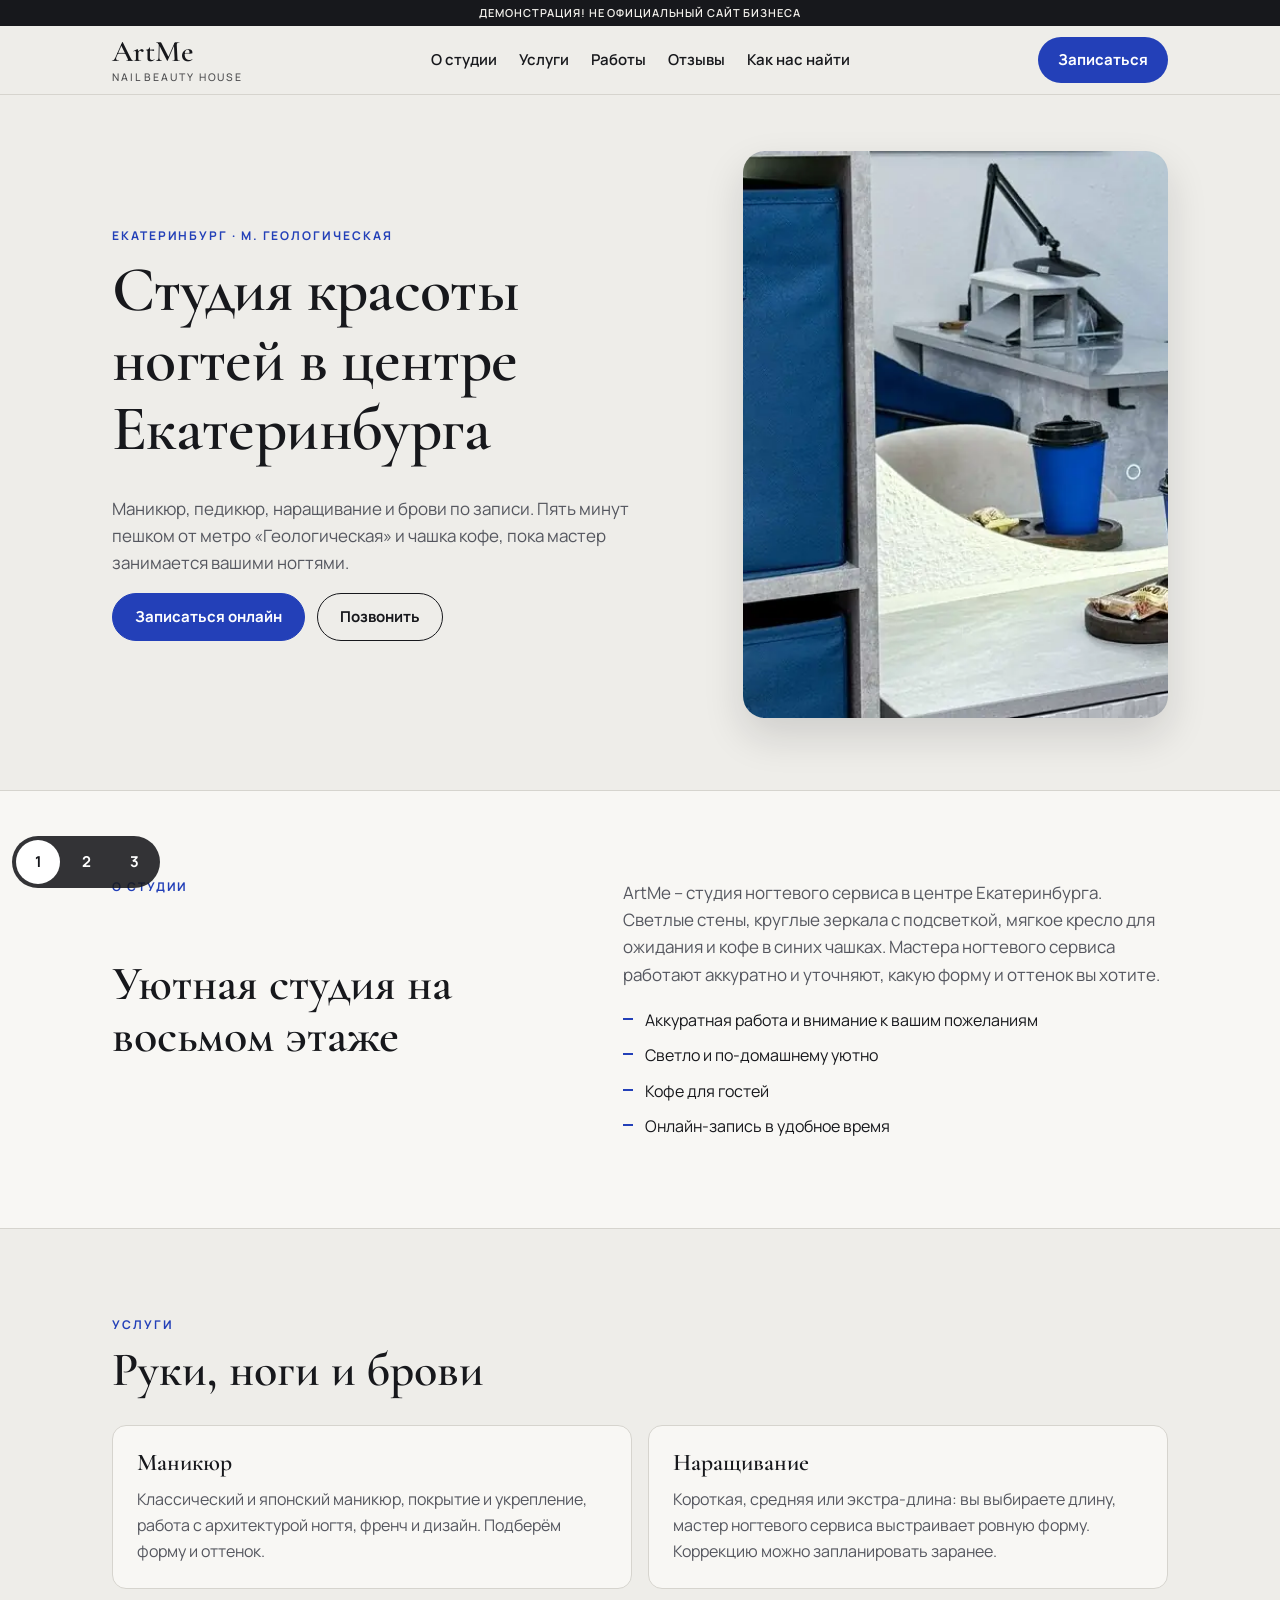
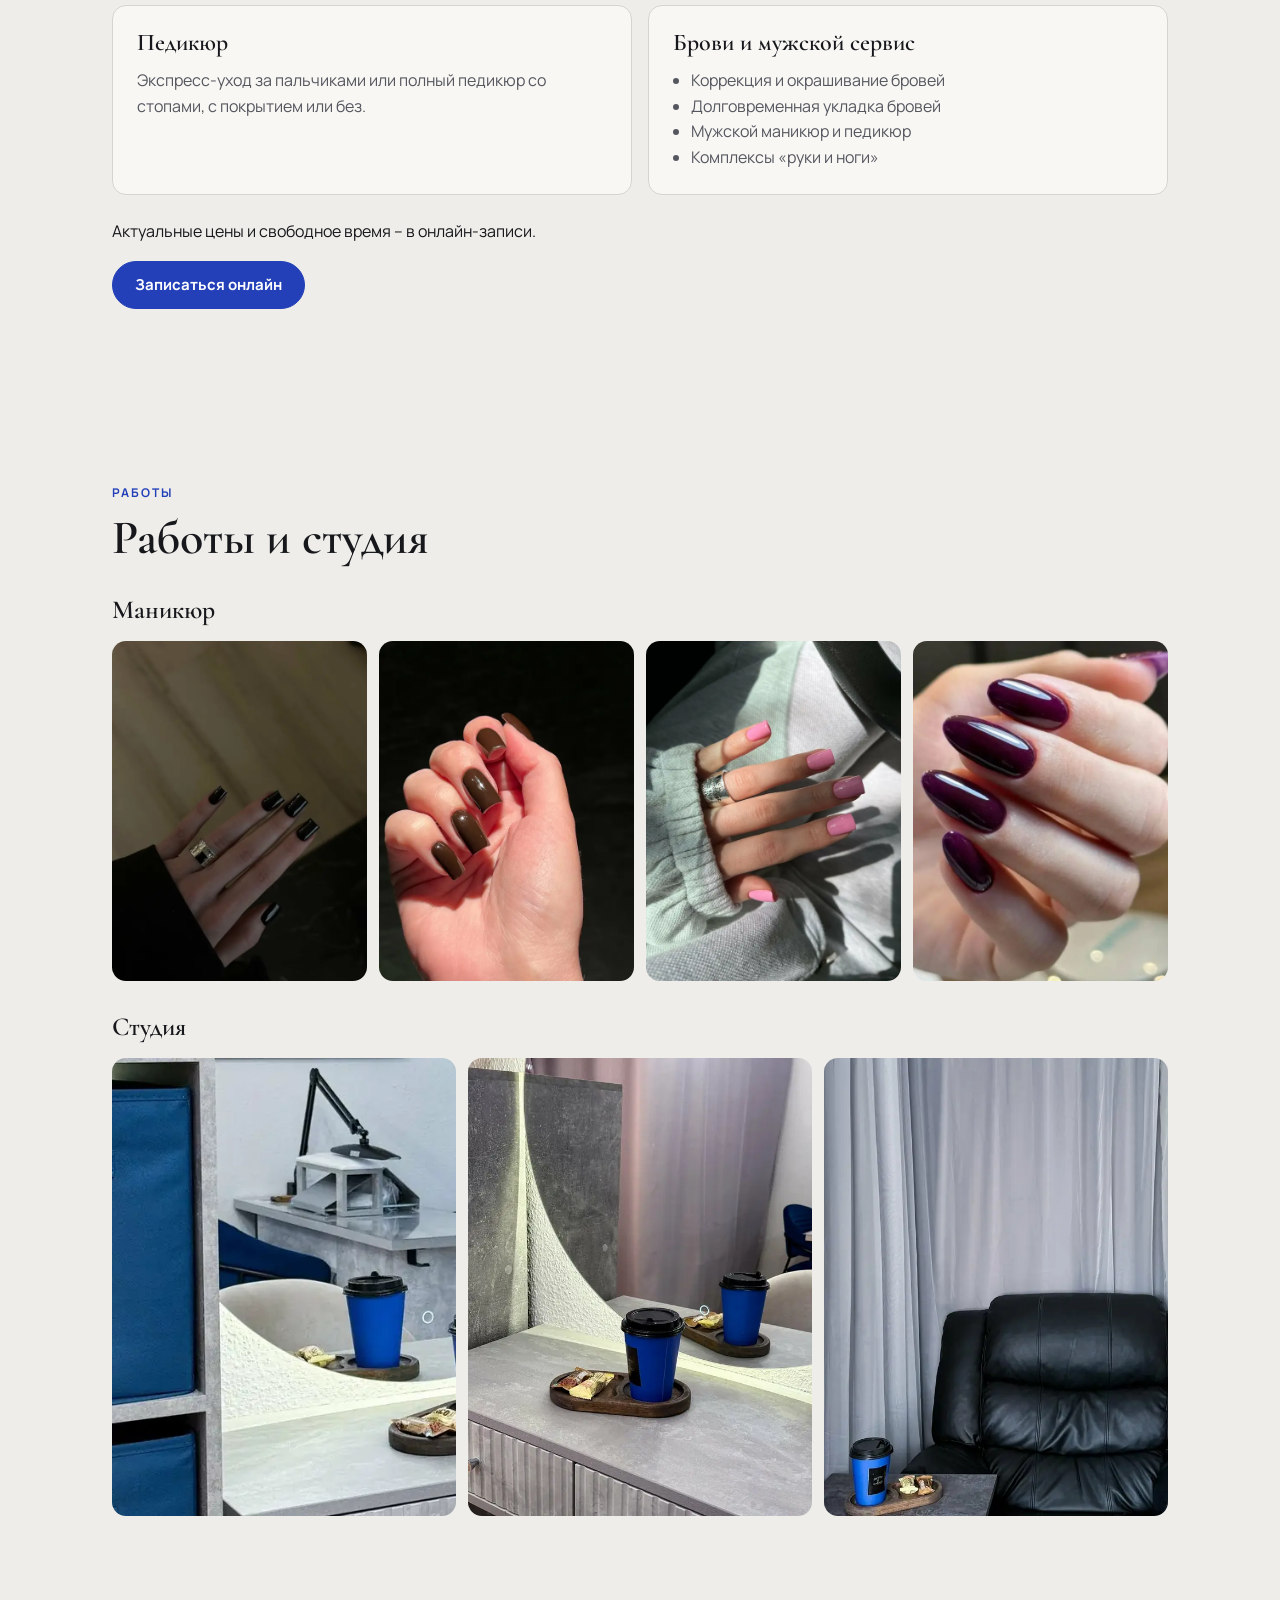
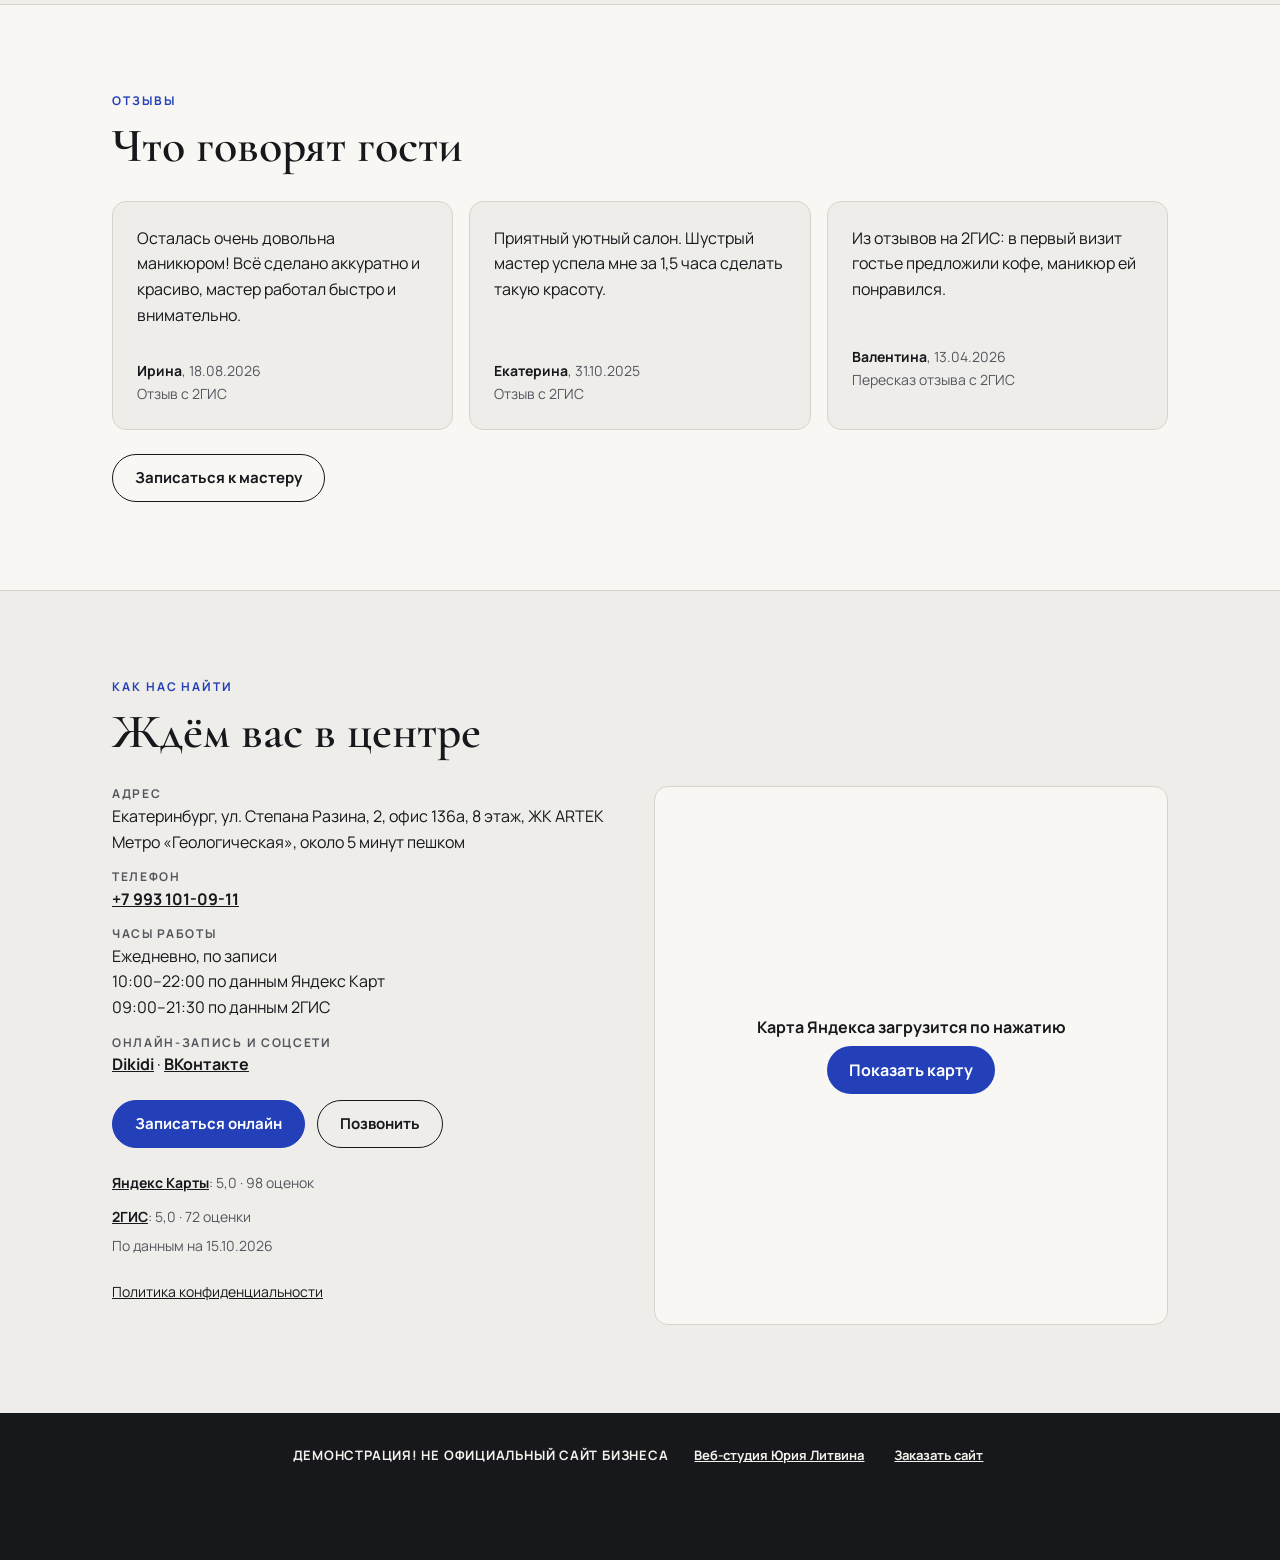
==== index.html @ 2d2191d9 "Demo site" ====
<!doctype html>
<html lang="ru">
<head>
<meta charset="utf-8">
<meta name="viewport" content="width=device-width, initial-scale=1.0">
<meta name="robots" content="noindex, nofollow">
<title>ArtMe · студия маникюра и педикюра в центре Екатеринбурга</title>
<meta name="description" content="ArtMe · студия красоты ногтей в центре Екатеринбурга: маникюр, педикюр, наращивание, брови. Улица Степана Разина, 2, у метро «Геологическая». Онлайн-запись.">
<meta name="theme-color" content="#eeede9">

<link rel="icon" sizes="any" href="logos/favicon.ico">
<link rel="icon" type="image/svg+xml" href="logos/icon.svg">
<link rel="icon" type="image/png" sizes="32x32" href="logos/favicon-32x32.png">
<link rel="apple-touch-icon" sizes="180x180" href="logos/apple-touch-icon.png">
<link rel="preload" href="fonts/manrope.woff2" as="font" type="font/woff2" crossorigin>
<link rel="preload" href="fonts/cormorant.woff2" as="font" type="font/woff2" crossorigin>
<link rel="stylesheet" href="css/fonts.css">
<link rel="stylesheet" href="css/styles.css">
<link rel="stylesheet" href="css/v1.css">
</head>
<body class="v1">
<a class="skip" href="#main">К содержанию</a>
<div class="chrome" id="chrome">
<p class="demo-strip">ДЕМОНСТРАЦИЯ! НЕ ОФИЦИАЛЬНЫЙ САЙТ БИЗНЕСА</p>
<header class="hdr"><div class="wrap hdr__in">
<a class="logo" href="./" aria-label="ArtMe, на главную"><span class="logo__name">ArtMe</span><span class="logo__tag">nail beauty house</span></a>
<nav class="nav" aria-label="Разделы"><a href="#about">О студии</a><a href="#services">Услуги</a><a href="#works">Работы</a><a href="#reviews">Отзывы</a><a href="#contacts">Как нас найти</a></nav>
<a class="pill" href="https://dikidi.net/2102899" target="_blank" rel="noopener">Записаться</a>
<button class="burger" type="button" aria-expanded="false" aria-controls="menu" aria-label="Открыть меню"><span></span></button>
</div></header>
<div class="menu" id="menu" hidden>
<nav class="wrap menu__nav" aria-label="Меню"><a href="#about">О студии</a><a href="#services">Услуги</a><a href="#works">Работы</a><a href="#reviews">Отзывы</a><a href="#contacts">Как нас найти</a></nav>
<div class="wrap menu__info"><p>ул. Степана Разина, 2, офис 136а, 8 этаж<br><a href="tel:+79931011109">+7 993 101-09-11</a></p></div>
</div>
</div>
<main id="main">
<section class="hero1" aria-labelledby="h1"><div class="wrap hero1__in">
<div class="hero1__text">
<p class="eyebrow">Екатеринбург · м. Геологическая</p>
<h1 id="h1">Студия красоты ногтей в центре Екатеринбурга</h1>
<p class="lead">Маникюр, педикюр, наращивание и брови по записи. Пять минут пешком от метро «Геологическая» и чашка кофе, пока мастер занимается вашими ногтями.</p>
<div class="btns"><a class="btn btn--acc" href="https://dikidi.net/2102899" target="_blank" rel="noopener">Записаться онлайн</a><a class="btn" href="tel:+79931011109">Позвонить</a></div>
</div>
<figure class="hero1__pic"><picture><source srcset="img/interior-01.webp" type="image/webp"><img src="img/interior-01.jpg" width="408" height="544" alt="Рабочее место мастера и кофе для гостей в отражении зеркала с подсветкой" fetchpriority="high" decoding="async"></picture></figure>
</div></section>
<section class="about" aria-labelledby="about"><div class="wrap about__in" data-reveal>
<p class="eyebrow r">О студии</p>
<h2 id="about">Уютная студия на восьмом этаже</h2>
<div class="r about__text"><p class="lead">ArtMe – студия ногтевого сервиса в центре Екатеринбурга. Светлые стены, круглые зеркала с подсветкой, мягкое кресло для ожидания и кофе в синих чашках. Мастера ногтевого сервиса работают аккуратно и уточняют, какую форму и оттенок вы хотите.</p>
<ul class="bullets"><li>Аккуратная работа и внимание к вашим пожеланиям</li><li>Светло и по-домашнему уютно</li><li>Кофе для гостей</li><li>Онлайн-запись в удобное время</li></ul></div>
</div></section>
<section class="services" aria-labelledby="services"><div class="wrap">
<p class="eyebrow">Услуги</p>
<h2 id="services">Руки, ноги и брови</h2>
<div class="svc" data-reveal>
<article class="svc__card r"><h3>Маникюр</h3><p>Классический и японский маникюр, покрытие и укрепление, работа с архитектурой ногтя, френч и дизайн. Подберём форму и оттенок.</p></article>
<article class="svc__card r"><h3>Наращивание</h3><p>Короткая, средняя или экстра-длина: вы выбираете длину, мастер ногтевого сервиса выстраивает ровную форму. Коррекцию можно запланировать заранее.</p></article>
<article class="svc__card r"><h3>Педикюр</h3><p>Экспресс-уход за пальчиками или полный педикюр со стопами, с покрытием или без.</p></article>
<article class="svc__card r"><h3>Брови и мужской сервис</h3><ul class="svc__list"><li>Коррекция и окрашивание бровей</li><li>Долговременная укладка бровей</li><li>Мужской маникюр и педикюр</li><li>Комплексы «руки и ноги»</li></ul></article>
</div>
<div class="svc__note"><p>Актуальные цены и свободное время – в онлайн-записи.</p><a class="btn btn--acc" href="https://dikidi.net/2102899" target="_blank" rel="noopener">Записаться онлайн</a></div>
</div></section>
<section class="works" aria-labelledby="works"><div class="wrap">
<p class="eyebrow">Работы</p>
<h2 id="works">Работы и студия</h2>
<h3 class="subh">Маникюр</h3><div class="gal gal--works" data-reveal><figure class="gal__item r"><picture><source srcset="img/work-01.webp" type="image/webp"><img src="img/work-01.jpg" width="600" height="800" alt="Короткий квадрат, чёрный глянцевый гель-лак" loading="lazy" decoding="async"></picture></figure><figure class="gal__item r"><picture><source srcset="img/work-03.webp" type="image/webp"><img src="img/work-03.jpg" width="600" height="800" alt="Квадрат средней длины, шоколадный глянец" loading="lazy" decoding="async"></picture></figure><figure class="gal__item r"><picture><source srcset="img/work-04.webp" type="image/webp"><img src="img/work-04.jpg" width="600" height="800" alt="Короткий квадрат, розовое покрытие с лиловым акцентом" loading="lazy" decoding="async"></picture></figure><figure class="gal__item r"><picture><source srcset="img/work-02.webp" type="image/webp"><img src="img/work-02.jpg" width="600" height="800" alt="Миндаль, сливовый глянец" loading="lazy" decoding="async"></picture></figure></div><h3 class="subh">Студия</h3><div class="gal gal--rooms" data-reveal><figure class="gal__item r"><picture><source srcset="img/interior-01.webp" type="image/webp"><img src="img/interior-01.jpg" width="408" height="544" alt="Рабочее место мастера и кофе для гостей в отражении зеркала с подсветкой" loading="lazy" decoding="async"></picture></figure><figure class="gal__item r"><picture><source srcset="img/interior-02.webp" type="image/webp"><img src="img/interior-02.jpg" width="600" height="800" alt="Синий стакан кофе и сладости на деревянном подносе у зеркала" loading="lazy" decoding="async"></picture></figure><figure class="gal__item r"><picture><source srcset="img/interior-03.webp" type="image/webp"><img src="img/interior-03.jpg" width="600" height="800" alt="Кожаное кресло для ожидания и столик с кофе" loading="lazy" decoding="async"></picture></figure></div>
</div></section>
<section class="reviews" aria-labelledby="reviews"><div class="wrap">
<p class="eyebrow">Отзывы</p>
<h2 id="reviews">Что говорят гости</h2>
<div class="rev" data-reveal>
<figure class="rev__card r"><blockquote><p>Осталась очень довольна маникюром! Всё сделано аккуратно и красиво, мастер работал быстро и внимательно.</p></blockquote><figcaption class="rev__sign"><b>Ирина</b>, 18.08.2026<br>Отзыв с 2ГИС</figcaption></figure>
<figure class="rev__card r"><blockquote><p>Приятный уютный салон. Шустрый мастер успела мне за 1,5 часа сделать такую красоту.</p></blockquote><figcaption class="rev__sign"><b>Екатерина</b>, 31.10.2025<br>Отзыв с 2ГИС</figcaption></figure>
<div class="rev__card r"><p class="rev__para">Из отзывов на 2ГИС: в первый визит гостье предложили кофе, маникюр ей понравился.</p><p class="rev__sign"><b>Валентина</b>, 13.04.2026<br>Пересказ отзыва с 2ГИС</p></div>
</div>
<p class="rev__cta"><a class="btn" href="https://dikidi.net/2102899" target="_blank" rel="noopener">Записаться к мастеру</a></p>
</div></section>
<section class="contacts-s" aria-labelledby="contacts"><div class="wrap">
<p class="eyebrow">Как нас найти</p>
<h2 id="contacts">Ждём вас в центре</h2>
<div class="contacts">
<div class="contacts__col">
<dl>
<div><dt>Адрес</dt><dd>Екатеринбург, ул. Степана Разина, 2, офис 136а, 8 этаж, ЖК ARTEK<br>Метро «Геологическая», около 5 минут пешком</dd></div>
<div><dt>Телефон</dt><dd><a href="tel:+79931011109">+7 993 101-09-11</a></dd></div>
<div><dt>Часы работы</dt><dd>Ежедневно, по записи<br>10:00–22:00 по данным Яндекс Карт<br>09:00–21:30 по данным 2ГИС</dd></div>
<div><dt>Онлайн-запись и соцсети</dt><dd><a href="https://dikidi.net/2102899" target="_blank" rel="noopener">Dikidi</a> · <a href="https://vk.ru/20nailz" target="_blank" rel="noopener">ВКонтакте</a></dd></div>
</dl>
<div class="btns" style="margin-top:22px"><a class="btn btn--acc" href="https://dikidi.net/2102899" target="_blank" rel="noopener">Записаться онлайн</a><a class="btn" href="tel:+79931011109">Позвонить</a></div>
<div class="rating"><p><a href="https://yandex.ru/maps/org/artme/223966017626/" target="_blank" rel="noopener">Яндекс Карты</a>: 5,0 · 98 оценок</p><p><a href="https://2gis.ru/ekaterinburg/firm/70000001083920875" target="_blank" rel="noopener">2ГИС</a>: 5,0 · 72 оценки</p><p>По данным на 15.10.2026</p></div>
<p class="privacy-link"><a href="privacy/">Политика конфиденциальности</a></p>
</div>
<div class="map" data-map="https://yandex.ru/map-widget/v1/?oid=223966017626&ol=biz&z=17"><button class="map__btn" type="button">Карта Яндекса загрузится по нажатию<span>Показать карту</span></button></div>
</div>
</div></section>
</main>
<footer class="footer"><div class="wrap"><p class="footer__row"><span class="footer__demo">ДЕМОНСТРАЦИЯ! НЕ ОФИЦИАЛЬНЫЙ САЙТ БИЗНЕСА</span><a href="https://litviniuv.ru/webstudio/">Веб-студия Юрия Литвина</a><a href="https://litviniuv.ru/webstudio/order/?c=h5xx">Заказать сайт</a></p></div></footer>
<nav class="switch" aria-label="Варианты демо"><a href="./" aria-current="page" aria-label="Вариант 1">1</a><a href="v2/" aria-label="Вариант 2">2</a><a href="v3/" aria-label="Вариант 3">3</a></nav>
<script src="js/main.js" defer></script>
</body>
</html>
---- css/fonts.css ----
/* Manrope and Cormorant Garamond, SIL OFL 1.1, see fonts/*-OFL.txt */
@font-face{font-family:"Manrope";src:url("../fonts/manrope.woff2") format("woff2");font-weight:200 800;font-style:normal;font-display:swap}
@font-face{font-family:"Cormorant Garamond";src:url("../fonts/cormorant.woff2") format("woff2");font-weight:300 700;font-style:normal;font-display:swap}
@font-face{font-family:"Cormorant Garamond";src:url("../fonts/cormorant-italic.woff2") format("woff2");font-weight:300 700;font-style:italic;font-display:swap}
---- css/styles.css ----
/* ArtMe demo · shared base (v1, v2, v3) */
:root{
  --bg:#eeede9; --ink:#17181c; --muted:#55575f; --line:#d6d4ce; --card:#f8f7f4;
  --acc:#2340b8; --acc-ink:#fff; --hdr-bg:#eeede9; --hdr-ink:#17181c; --strip-bg:#17181c; --strip-ink:#f3f1ec;
  --chrome-h:108px; --gap:16px; --wrap:1120px; --radius:14px;
  --f-body:"Manrope",system-ui,-apple-system,"Segoe UI",Arial,sans-serif;
  --f-disp:"Cormorant Garamond","Cormorant",Georgia,"Times New Roman",serif;
}
*,*::before,*::after{box-sizing:border-box}
html{-webkit-text-size-adjust:100%;text-size-adjust:100%;scroll-behavior:smooth;scroll-padding-top:calc(var(--chrome-h) + 16px)}
@media (min-width:960px){html{scroll-padding-top:calc(var(--chrome-h) + 32px)}}
@media (prefers-reduced-motion:reduce){html{scroll-behavior:auto}*,*::before,*::after{animation-duration:.01ms!important;animation-iteration-count:1!important;transition-duration:.01ms!important}}
body{margin:0;background:var(--bg);color:var(--ink);font:400 16px/1.6 var(--f-body);overflow-x:hidden;overflow-wrap:break-word}
img{max-width:100%;display:block;height:auto}
a{color:inherit}
:focus-visible{outline:3px solid var(--acc);outline-offset:3px;border-radius:4px}
h1,h2,h3{font-family:var(--f-disp);font-weight:600;line-height:1.08;margin:0 0 .5em;hyphens:manual;-webkit-hyphens:manual;overflow-wrap:normal;word-break:normal}
h1{font-size:clamp(34px,7.4vw,64px);letter-spacing:-.01em}
h2{font-size:clamp(30px,5.4vw,48px)}
h3{font-size:24px}
p{margin:0 0 1em}
.wrap{width:100%;max-width:var(--wrap);margin:0 auto;padding:0 20px}
@media (min-width:768px){.wrap{padding:0 32px}}
.vh{position:absolute!important;width:1px;height:1px;overflow:hidden;clip:rect(0 0 0 0);white-space:nowrap}
.skip{position:absolute;left:8px;top:-60px;z-index:100;background:var(--ink);color:#fff;padding:10px 14px;border-radius:8px}
.skip:focus{top:8px}

/* chrome: strip + header, sticky, solid */
.chrome{position:sticky;top:0;z-index:50}
.chrome.is-fixed{position:fixed;left:0;right:0}
.demo-strip{margin:0;background:var(--strip-bg);color:var(--strip-ink);font:600 11px/1.3 var(--f-body);letter-spacing:.08em;text-align:center;padding:6px 10px;text-transform:uppercase}
.hdr{background:var(--hdr-bg);color:var(--hdr-ink);border-bottom:1px solid var(--line)}
.hdr__in{display:flex;align-items:center;gap:12px;min-height:68px}
.logo{display:flex;flex-direction:column;justify-content:center;text-decoration:none;flex:0 0 auto;margin-right:auto;line-height:1;white-space:nowrap;padding:4px 0}
.logo__name{font:600 30px/1 var(--f-disp);letter-spacing:.01em}
.logo__tag{font:500 10.5px/1.2 var(--f-body);letter-spacing:.18em;text-transform:uppercase;opacity:.75;margin-top:4px}
@media (max-width:399.98px){.logo__tag{display:none}.logo__name{font-size:28px}}
.nav{display:none}
.nav a{text-decoration:none;font-weight:600;font-size:15px;padding:12px 10px;border-radius:8px}
.nav a:hover{color:var(--acc)}
.pill{display:inline-flex;align-items:center;justify-content:center;min-height:46px;padding:0 20px;border-radius:999px;background:var(--acc);color:var(--acc-ink);font-weight:700;font-size:15px;text-decoration:none;white-space:nowrap;flex:0 0 auto}
.pill:hover{filter:brightness(1.08)}
.burger{flex:0 0 auto;width:46px;height:46px;border:1px solid currentColor;border-radius:12px;background:transparent;color:inherit;display:grid;place-items:center;cursor:pointer;padding:0}
.burger span,.burger span::before,.burger span::after{display:block;width:20px;height:2px;background:currentColor;position:relative;transition:transform .2s}
.burger span::before,.burger span::after{content:"";position:absolute;left:0}
.burger span::before{top:-6px}.burger span::after{top:6px}
.burger[aria-expanded="true"] span{background:transparent}
.burger[aria-expanded="true"] span::before{transform:translateY(6px) rotate(45deg)}
.burger[aria-expanded="true"] span::after{transform:translateY(-6px) rotate(-45deg)}
@media (max-width:359.98px){.pill{padding:0 14px}.hdr__in{gap:8px}}
@media (min-width:960px){.nav{display:flex;gap:2px;margin:0 auto}.burger{display:none}.logo{margin-right:0}}
.menu{position:fixed;left:0;right:0;top:var(--chrome-h);height:calc(100dvh - var(--chrome-h));overflow-y:auto;overscroll-behavior:contain;background:var(--hdr-bg);color:var(--hdr-ink);z-index:49;padding:12px 0 24px;display:flex;flex-direction:column}
.menu[hidden]{display:none}
.menu__nav a{display:flex;align-items:center;min-height:52px;font:600 24px/1.2 var(--f-disp);text-decoration:none;border-bottom:1px solid var(--line)}
.menu__info{margin-top:auto;padding-top:24px;font-size:15px;color:inherit;opacity:.85}
.menu__info a{display:inline-flex;align-items:center;min-height:44px;font-weight:700}
@media (min-width:960px){.menu{display:none!important}}

/* sections */
section{padding:56px 0}
@media (min-width:960px){section{padding:88px 0}}
.eyebrow{font:700 12px/1.3 var(--f-body);letter-spacing:.16em;text-transform:uppercase;color:var(--acc);margin:0 0 12px}
.lead{font-size:17px;color:var(--muted);max-width:60ch}
.btn{display:inline-flex;align-items:center;justify-content:center;min-height:48px;padding:0 22px;border-radius:999px;font-weight:700;text-decoration:none;border:1.5px solid currentColor;background:transparent;color:inherit;cursor:pointer;font-size:15px}
.btn--acc{background:var(--acc);color:var(--acc-ink);border-color:var(--acc)}
.btns{display:flex;flex-wrap:wrap;gap:12px}
.bullets{list-style:none;padding:0;margin:20px 0 0;display:grid;gap:10px}
.bullets li{padding-left:22px;position:relative}
.bullets li::before{content:"";position:absolute;left:0;top:.62em;width:10px;height:2px;background:var(--acc)}
.svc{display:grid;gap:var(--gap);grid-template-columns:1fr;margin-top:28px}
@media (min-width:640px){.svc{grid-template-columns:1fr 1fr}}
.svc__card{background:var(--card);border:1px solid var(--line);border-radius:var(--radius);padding:24px;display:flex;flex-direction:column}
.svc__card p{margin:0;color:var(--muted)}
.svc__list{margin:0;padding-left:18px;color:var(--muted)}
.svc__note{margin-top:24px}
.rev{display:grid;gap:var(--gap);grid-template-columns:1fr;margin-top:28px;align-items:stretch}
@media (min-width:768px){.rev{grid-template-columns:repeat(3,1fr)}}
.rev__card{background:var(--card);border:1px solid var(--line);border-radius:var(--radius);padding:24px;margin:0;display:flex;flex-direction:column;height:100%}
.rev__card blockquote{margin:0 0 16px;font-size:16px}
.rev__card .rev__para{margin:0 0 16px}
.rev__sign{margin-top:auto;font-size:14px;color:var(--muted)}
.rev__sign b{color:var(--ink);font-weight:700}
.contacts{display:grid;gap:28px;grid-template-columns:1fr;margin-top:28px}
@media (min-width:960px){.contacts{grid-template-columns:1fr 1fr;align-items:stretch}}
.contacts dl{margin:0;display:grid;gap:14px}
.contacts dt{font:700 12px/1.3 var(--f-body);letter-spacing:.14em;text-transform:uppercase;color:var(--muted)}
.contacts dd{margin:2px 0 0}
.contacts dd a{font-weight:700}
.rating{font-size:14px;color:var(--muted);margin-top:18px}
.rating a{font-weight:700;color:var(--ink);display:inline-block;padding:6px 0}
.rating p{margin:0}
.privacy-link{font-size:14px;margin-top:16px}
.privacy-link a{display:inline-block;padding:8px 0}
.map{position:relative;border-radius:var(--radius);overflow:hidden;background:var(--card);border:1px solid var(--line);aspect-ratio:4/3;width:100%}
@media (min-width:960px){.map{aspect-ratio:auto;height:100%;min-height:380px}}
.map__btn{position:absolute;inset:0;width:100%;height:100%;border:0;background:transparent;color:inherit;font:700 16px/1.3 var(--f-body);cursor:pointer;display:flex;flex-direction:column;align-items:center;justify-content:center;gap:8px;padding:16px}
.map__btn span{display:inline-flex;min-height:48px;align-items:center;padding:0 22px;border-radius:999px;background:var(--acc);color:var(--acc-ink)}
.map iframe{position:absolute;inset:0;width:100%;height:100%;border:0}

/* galleries */
.subh{font:600 26px/1.1 var(--f-disp);margin:32px 0 16px}
.car{position:relative;outline-offset:6px}
.car__track{display:flex;gap:var(--gap);overflow-x:auto;scroll-snap-type:x mandatory;scroll-behavior:smooth;-webkit-overflow-scrolling:touch;scrollbar-width:none;overscroll-behavior-x:contain;padding-bottom:4px}
.car__track::-webkit-scrollbar{display:none}
.car__slide{flex:0 0 78%;scroll-snap-align:start;margin:0;aspect-ratio:3/4;border-radius:var(--radius);overflow:hidden;position:relative}
@media (min-width:600px){.car__slide{flex-basis:calc((100% - var(--gap))/2)}}
.car__slide img{width:100%;height:100%;object-fit:cover}
.car__ctrl{display:flex;align-items:center;gap:12px;margin-top:14px}
.car__btn{width:48px;height:48px;border-radius:50%;border:1.5px solid currentColor;background:transparent;color:inherit;font-size:22px;line-height:1;cursor:pointer;display:grid;place-items:center}
.car__btn:disabled{opacity:.35;cursor:default}
.car__count{font-weight:700;font-variant-numeric:tabular-nums;min-width:4ch;text-align:center}

/* reveal: parent observed, JS adds .is-in; no JS = visible */
.js [data-reveal]>.r{opacity:0;transform:translateY(18px);transition:opacity .7s ease,transform .7s ease}
.js [data-reveal].is-in>.r{opacity:1;transform:none}
.js [data-reveal].is-in>.r:nth-child(2){transition-delay:.08s}
.js [data-reveal].is-in>.r:nth-child(3){transition-delay:.16s}
.js [data-reveal].is-in>.r:nth-child(4){transition-delay:.24s}
.paused *,.paused *::before,.paused *::after{animation-play-state:paused!important}

/* footer: exactly three parts */
.footer{padding:22px 0 84px;font-size:13px}
.footer__row{display:flex;flex-wrap:wrap;justify-content:center;align-items:center;gap:6px 22px;margin:0 auto;text-align:center}
.footer__row a{display:inline-block;padding:10px 4px;font-weight:700}
.footer__demo{letter-spacing:.06em;font-weight:700}

/* variant switcher */
.switch{position:fixed;left:12px;bottom:12px;z-index:60;display:flex;gap:4px;padding:4px;border-radius:999px;background:rgba(23,24,28,.88);transition:transform .25s,opacity .25s}
.switch a{width:44px;height:44px;display:grid;place-items:center;border-radius:50%;color:#fff;text-decoration:none;font-weight:700;font-size:15px}
.switch a[aria-current="page"]{background:#fff;color:#17181c}
.switch.away{transform:translateY(calc(100% + 20px));opacity:0;pointer-events:none}

/* utility pages */
.util{min-height:100vh;min-height:100dvh;display:flex;flex-direction:column}
.util main{flex:1;display:flex;align-items:center}
.util main .wrap{padding-top:48px;padding-bottom:48px}
---- css/v1.css ----
/* v1 · local site: calm grey studio, cobalt accent from the guest cups */
.hero1{padding:28px 0 48px}
.hero1__in{display:grid;gap:28px;align-items:center}
.hero1__pic{margin:0 auto;width:min(100%,420px);border-radius:22px;overflow:hidden;box-shadow:0 18px 40px rgba(23,24,28,.14)}
.hero1__pic img{width:100%;aspect-ratio:3/4;object-fit:cover}
@media (min-width:960px){.hero1{padding:56px 0 72px}.hero1__in{grid-template-columns:1.15fr .85fr;gap:56px}.hero1__pic{width:100%;max-width:440px}}
.about{background:var(--card);border-block:1px solid var(--line)}
@media (min-width:960px){.about__in{display:grid;grid-template-columns:1fr 1.2fr;column-gap:56px}.about__in .eyebrow,.about__in h2{grid-column:1}.about__text{grid-column:2;grid-row:1/span 2}}
.gal{display:grid;gap:12px;grid-template-columns:1fr 1fr}
@media (min-width:768px){.gal--works{grid-template-columns:repeat(4,1fr)}.gal--rooms{grid-template-columns:repeat(3,1fr)}}
.gal__item{margin:0;border-radius:var(--radius);overflow:hidden;aspect-ratio:3/4}
.gal__item img{width:100%;height:100%;object-fit:cover}
.gal--rooms .gal__item:last-child:nth-child(odd){grid-column:1/-1;aspect-ratio:4/3}
@media (min-width:768px){.gal--rooms .gal__item:last-child:nth-child(odd){grid-column:auto;aspect-ratio:3/4}}
.reviews{background:var(--card);border-block:1px solid var(--line)}
.reviews .rev__card{background:var(--bg)}
.rev__cta{margin:24px 0 0}
.footer{background:var(--ink);color:#f3f1ec}
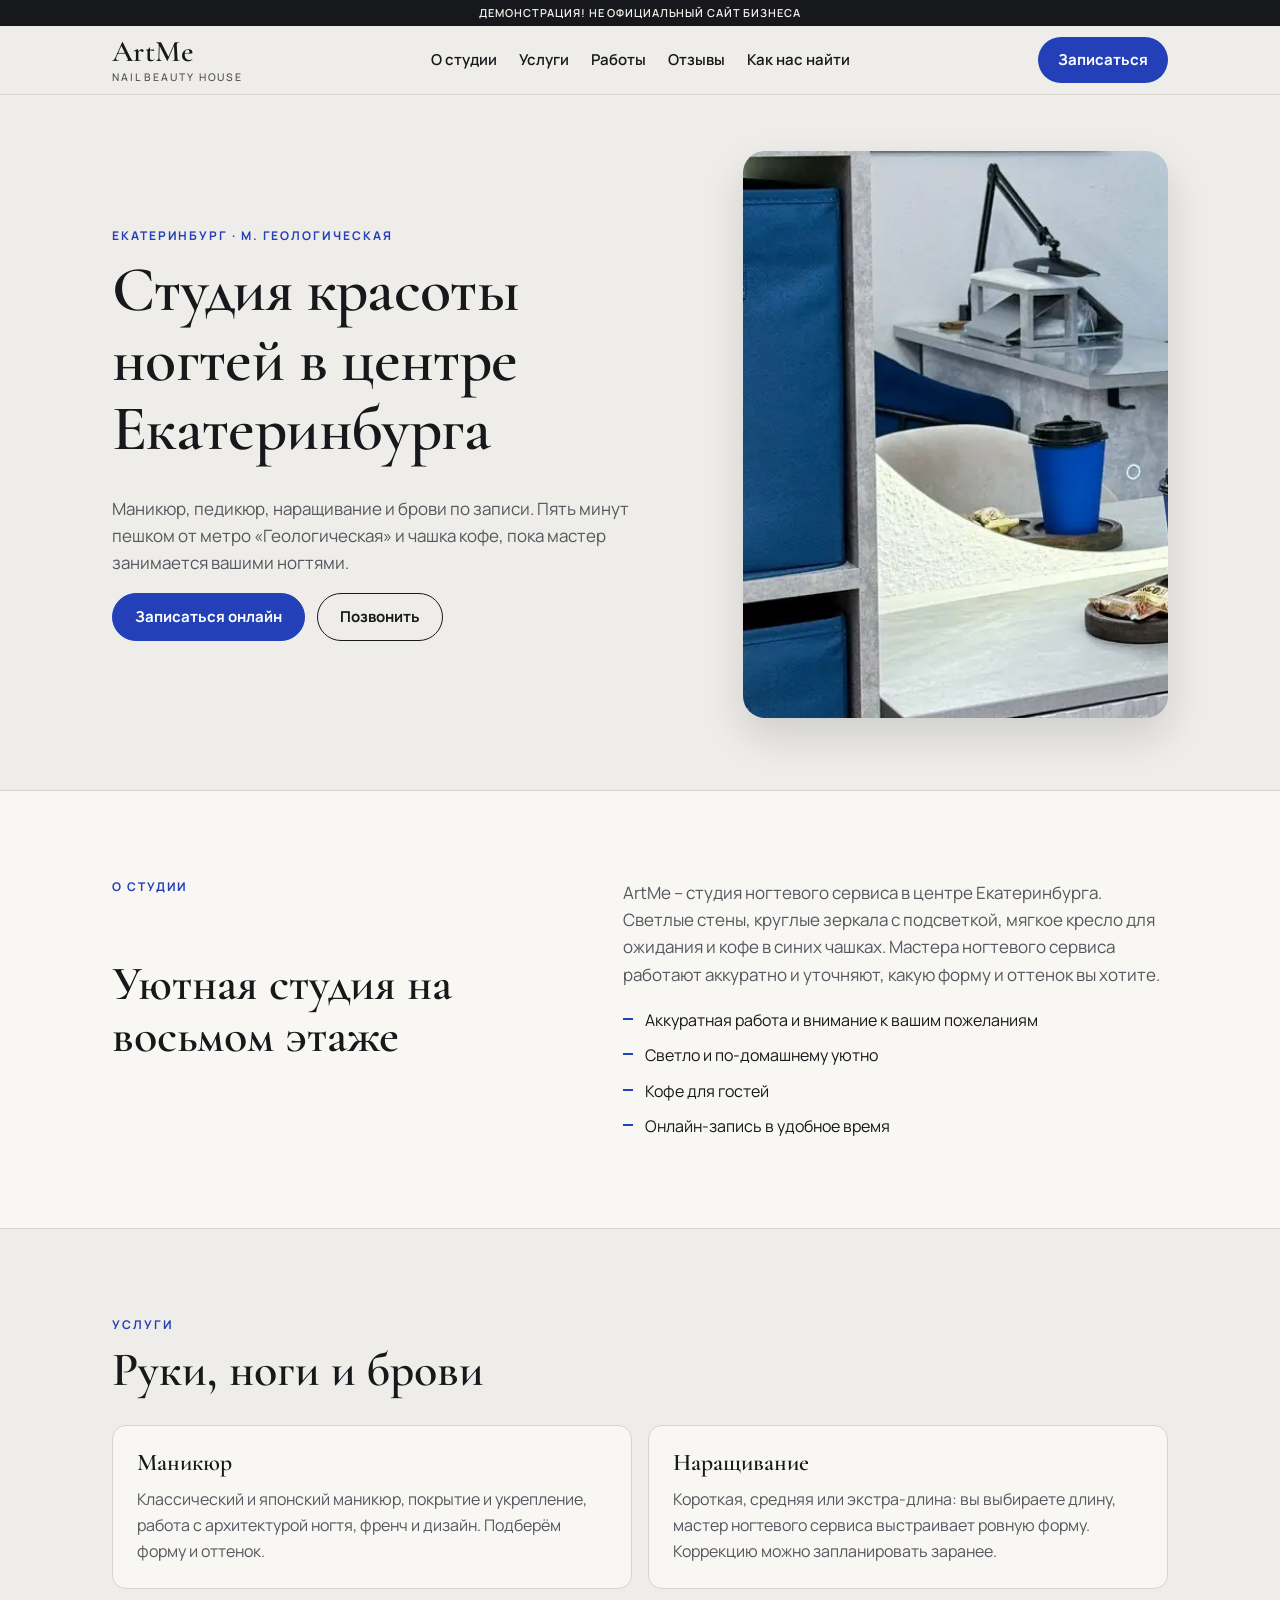
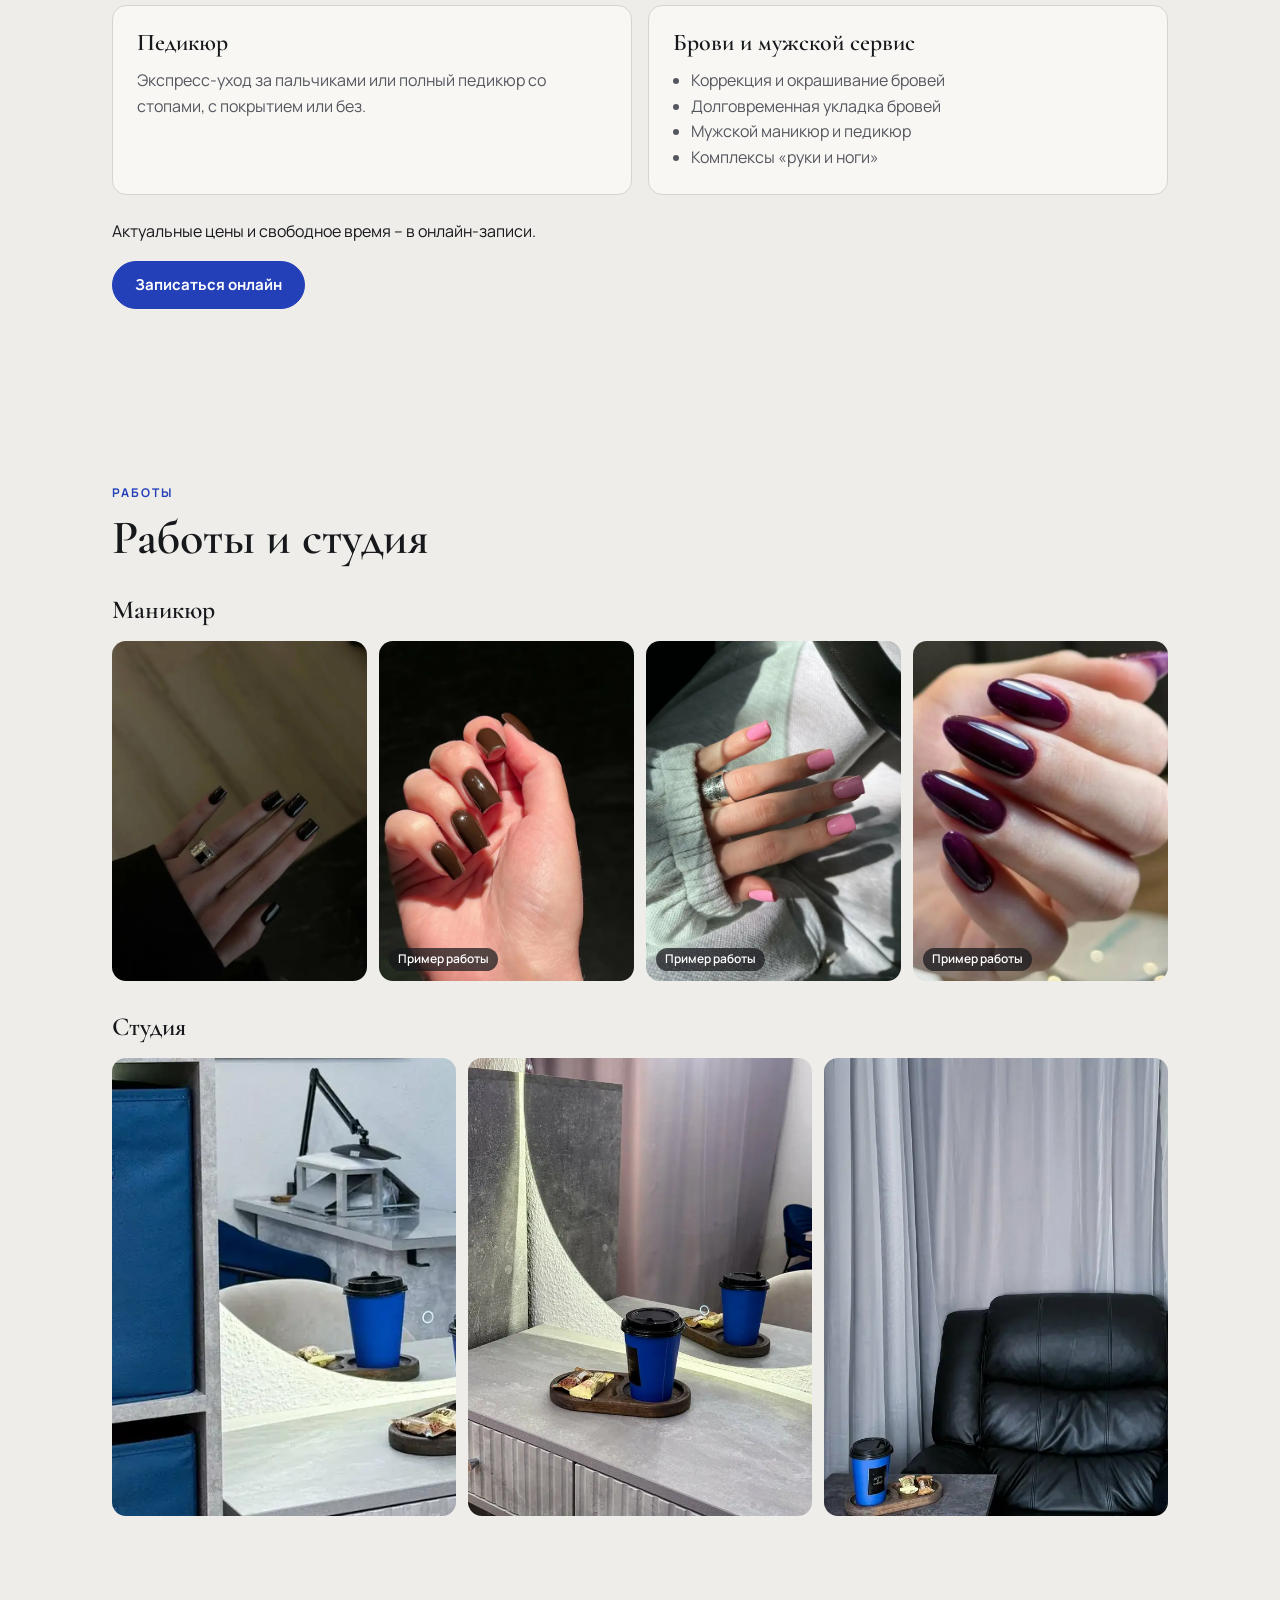
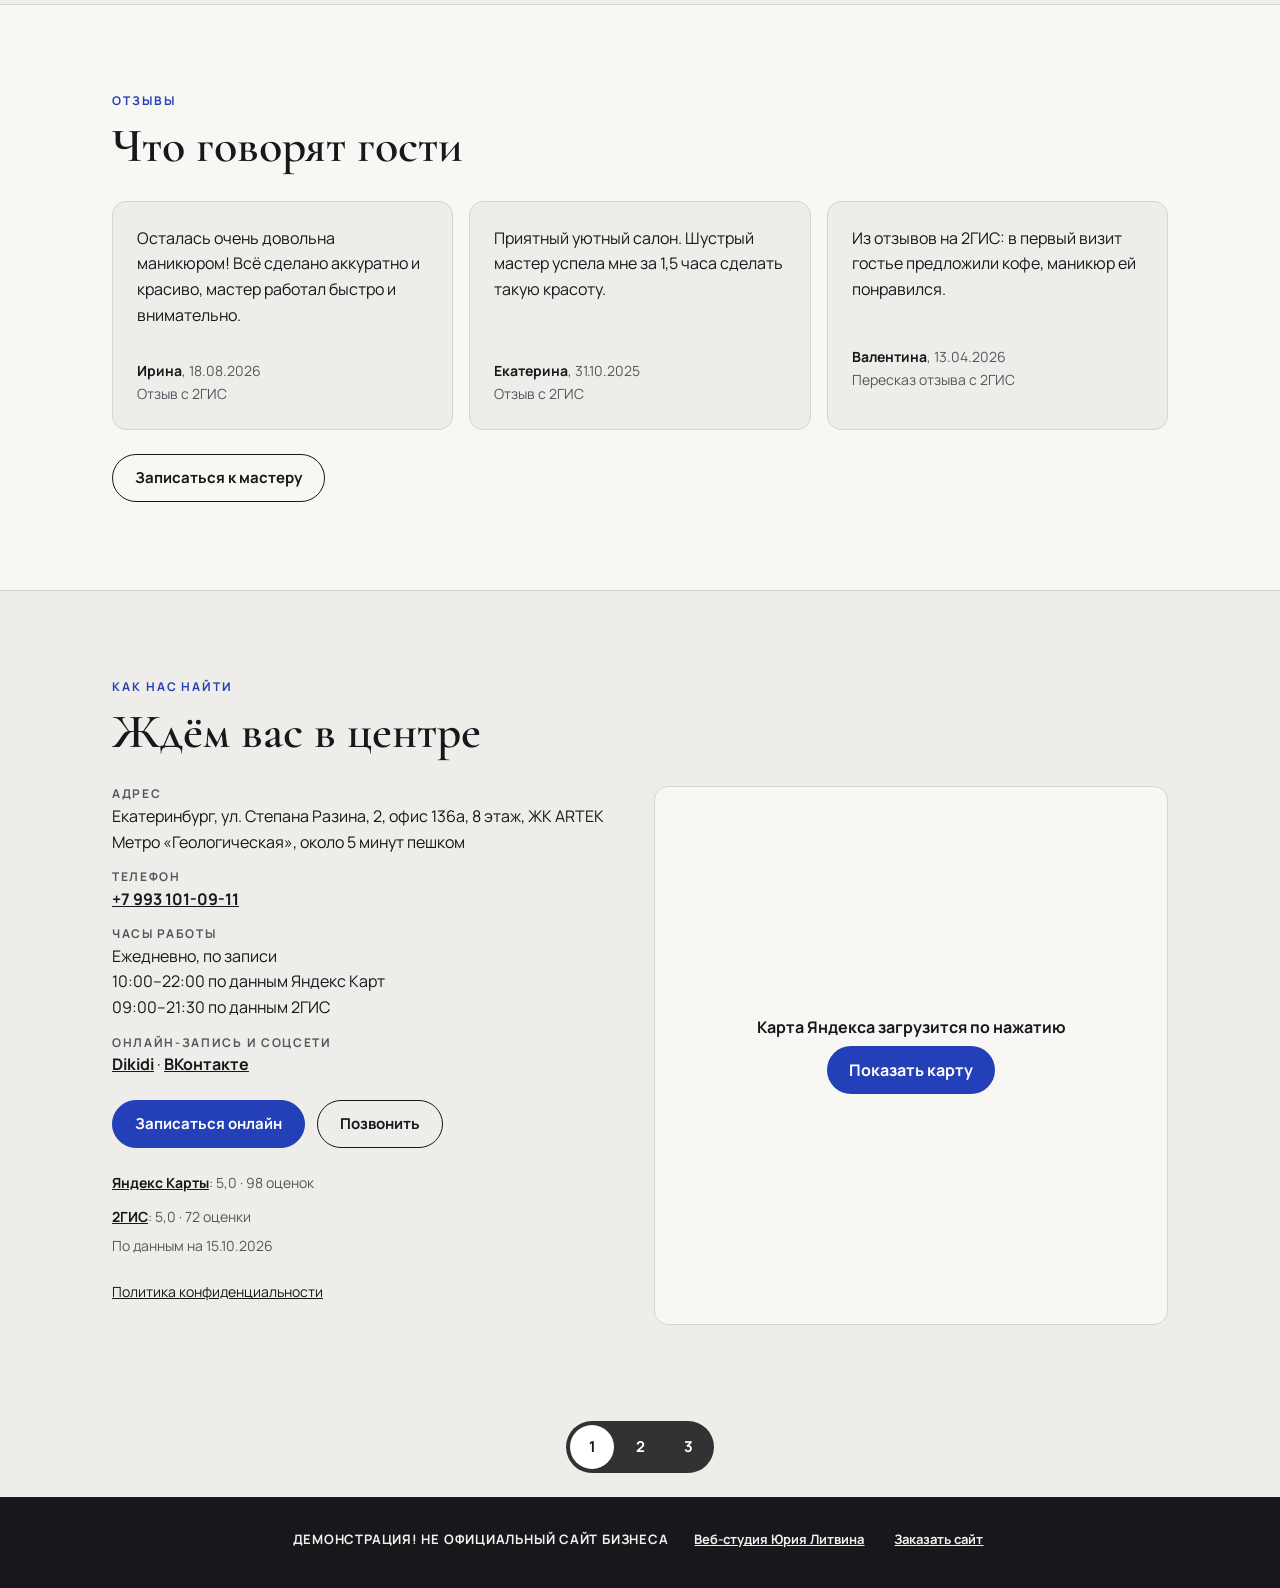
==== commit 7b7cc0da: "Demo site" ====
--- a/index.html
+++ b/index.html
@@ -30,7 +30,7 @@
 </div></header>
 <div class="menu" id="menu" hidden>
 <nav class="wrap menu__nav" aria-label="Меню"><a href="#about">О студии</a><a href="#services">Услуги</a><a href="#works">Работы</a><a href="#reviews">Отзывы</a><a href="#contacts">Как нас найти</a></nav>
-<div class="wrap menu__info"><p>ул. Степана Разина, 2, офис 136а, 8 этаж<br><a href="tel:+79931011109">+7 993 101-09-11</a></p></div>
+<div class="wrap menu__info"><p>ул. Степана Разина, 2, офис 136а, 8 этаж<br><a href="tel:+79931010911">+7 993 101-09-11</a></p></div>
 </div>
 </div>
 <main id="main">
@@ -39,7 +39,7 @@
 <p class="eyebrow">Екатеринбург · м. Геологическая</p>
 <h1 id="h1">Студия красоты ногтей в центре Екатеринбурга</h1>
 <p class="lead">Маникюр, педикюр, наращивание и брови по записи. Пять минут пешком от метро «Геологическая» и чашка кофе, пока мастер занимается вашими ногтями.</p>
-<div class="btns"><a class="btn btn--acc" href="https://dikidi.net/2102899" target="_blank" rel="noopener">Записаться онлайн</a><a class="btn" href="tel:+79931011109">Позвонить</a></div>
+<div class="btns"><a class="btn btn--acc" href="https://dikidi.net/2102899" target="_blank" rel="noopener">Записаться онлайн</a><a class="btn" href="tel:+79931010911">Позвонить</a></div>
 </div>
 <figure class="hero1__pic"><picture><source srcset="img/interior-01.webp" type="image/webp"><img src="img/interior-01.jpg" width="408" height="544" alt="Рабочее место мастера и кофе для гостей в отражении зеркала с подсветкой" fetchpriority="high" decoding="async"></picture></figure>
 </div></section>
@@ -63,7 +63,7 @@
 <section class="works" aria-labelledby="works"><div class="wrap">
 <p class="eyebrow">Работы</p>
 <h2 id="works">Работы и студия</h2>
-<h3 class="subh">Маникюр</h3><div class="gal gal--works" data-reveal><figure class="gal__item r"><picture><source srcset="img/work-01.webp" type="image/webp"><img src="img/work-01.jpg" width="600" height="800" alt="Короткий квадрат, чёрный глянцевый гель-лак" loading="lazy" decoding="async"></picture></figure><figure class="gal__item r"><picture><source srcset="img/work-03.webp" type="image/webp"><img src="img/work-03.jpg" width="600" height="800" alt="Квадрат средней длины, шоколадный глянец" loading="lazy" decoding="async"></picture></figure><figure class="gal__item r"><picture><source srcset="img/work-04.webp" type="image/webp"><img src="img/work-04.jpg" width="600" height="800" alt="Короткий квадрат, розовое покрытие с лиловым акцентом" loading="lazy" decoding="async"></picture></figure><figure class="gal__item r"><picture><source srcset="img/work-02.webp" type="image/webp"><img src="img/work-02.jpg" width="600" height="800" alt="Миндаль, сливовый глянец" loading="lazy" decoding="async"></picture></figure></div><h3 class="subh">Студия</h3><div class="gal gal--rooms" data-reveal><figure class="gal__item r"><picture><source srcset="img/interior-01.webp" type="image/webp"><img src="img/interior-01.jpg" width="408" height="544" alt="Рабочее место мастера и кофе для гостей в отражении зеркала с подсветкой" loading="lazy" decoding="async"></picture></figure><figure class="gal__item r"><picture><source srcset="img/interior-02.webp" type="image/webp"><img src="img/interior-02.jpg" width="600" height="800" alt="Синий стакан кофе и сладости на деревянном подносе у зеркала" loading="lazy" decoding="async"></picture></figure><figure class="gal__item r"><picture><source srcset="img/interior-03.webp" type="image/webp"><img src="img/interior-03.jpg" width="600" height="800" alt="Кожаное кресло для ожидания и столик с кофе" loading="lazy" decoding="async"></picture></figure></div>
+<h3 class="subh">Маникюр</h3><div class="gal gal--works" data-reveal><figure class="gal__item r"><picture><source srcset="img/work-01.webp" type="image/webp"><img src="img/work-01.jpg" width="600" height="800" alt="Короткий квадрат, чёрный глянцевый гель-лак" loading="lazy" decoding="async"></picture></figure><figure class="gal__item r"><picture><source srcset="img/work-03.webp" type="image/webp"><img src="img/work-03.jpg" width="600" height="800" alt="Квадрат средней длины, шоколадный глянец" loading="lazy" decoding="async"></picture><figcaption class="ex">Пример работы</figcaption></figure><figure class="gal__item r"><picture><source srcset="img/work-04.webp" type="image/webp"><img src="img/work-04.jpg" width="600" height="800" alt="Короткий квадрат, розовое покрытие с лиловым акцентом" loading="lazy" decoding="async"></picture><figcaption class="ex">Пример работы</figcaption></figure><figure class="gal__item r"><picture><source srcset="img/work-02.webp" type="image/webp"><img src="img/work-02.jpg" width="600" height="800" alt="Миндаль, сливовый глянец" loading="lazy" decoding="async"></picture><figcaption class="ex">Пример работы</figcaption></figure></div><h3 class="subh">Студия</h3><div class="gal gal--rooms" data-reveal><figure class="gal__item r"><picture><source srcset="img/interior-01.webp" type="image/webp"><img src="img/interior-01.jpg" width="408" height="544" alt="Рабочее место мастера и кофе для гостей в отражении зеркала с подсветкой" loading="lazy" decoding="async"></picture></figure><figure class="gal__item r"><picture><source srcset="img/interior-02.webp" type="image/webp"><img src="img/interior-02.jpg" width="600" height="800" alt="Синий стакан кофе и сладости на деревянном подносе у зеркала" loading="lazy" decoding="async"></picture></figure><figure class="gal__item r"><picture><source srcset="img/interior-03.webp" type="image/webp"><img src="img/interior-03.jpg" width="600" height="800" alt="Кожаное кресло для ожидания и столик с кофе" loading="lazy" decoding="async"></picture></figure></div>
 </div></section>
 <section class="reviews" aria-labelledby="reviews"><div class="wrap">
 <p class="eyebrow">Отзывы</p>
@@ -82,11 +82,11 @@
 <div class="contacts__col">
 <dl>
 <div><dt>Адрес</dt><dd>Екатеринбург, ул. Степана Разина, 2, офис 136а, 8 этаж, ЖК ARTEK<br>Метро «Геологическая», около 5 минут пешком</dd></div>
-<div><dt>Телефон</dt><dd><a href="tel:+79931011109">+7 993 101-09-11</a></dd></div>
+<div><dt>Телефон</dt><dd><a href="tel:+79931010911">+7 993 101-09-11</a></dd></div>
 <div><dt>Часы работы</dt><dd>Ежедневно, по записи<br>10:00–22:00 по данным Яндекс Карт<br>09:00–21:30 по данным 2ГИС</dd></div>
 <div><dt>Онлайн-запись и соцсети</dt><dd><a href="https://dikidi.net/2102899" target="_blank" rel="noopener">Dikidi</a> · <a href="https://vk.ru/20nailz" target="_blank" rel="noopener">ВКонтакте</a></dd></div>
 </dl>
-<div class="btns" style="margin-top:22px"><a class="btn btn--acc" href="https://dikidi.net/2102899" target="_blank" rel="noopener">Записаться онлайн</a><a class="btn" href="tel:+79931011109">Позвонить</a></div>
+<div class="btns" style="margin-top:22px"><a class="btn btn--acc" href="https://dikidi.net/2102899" target="_blank" rel="noopener">Записаться онлайн</a><a class="btn" href="tel:+79931010911">Позвонить</a></div>
 <div class="rating"><p><a href="https://yandex.ru/maps/org/artme/223966017626/" target="_blank" rel="noopener">Яндекс Карты</a>: 5,0 · 98 оценок</p><p><a href="https://2gis.ru/ekaterinburg/firm/70000001083920875" target="_blank" rel="noopener">2ГИС</a>: 5,0 · 72 оценки</p><p>По данным на 15.10.2026</p></div>
 <p class="privacy-link"><a href="privacy/">Политика конфиденциальности</a></p>
 </div>
@@ -94,8 +94,8 @@
 </div>
 </div></section>
 </main>
+<nav class="switch" aria-label="Варианты демо"><a href="./" aria-current="page" aria-label="Вариант 1">1</a><a href="v2/" aria-label="Вариант 2">2</a><a href="v3/" aria-label="Вариант 3">3</a></nav>
 <footer class="footer"><div class="wrap"><p class="footer__row"><span class="footer__demo">ДЕМОНСТРАЦИЯ! НЕ ОФИЦИАЛЬНЫЙ САЙТ БИЗНЕСА</span><a href="https://litviniuv.ru/webstudio/">Веб-студия Юрия Литвина</a><a href="https://litviniuv.ru/webstudio/order/?c=h5xx">Заказать сайт</a></p></div></footer>
-<nav class="switch" aria-label="Варианты демо"><a href="./" aria-current="page" aria-label="Вариант 1">1</a><a href="v2/" aria-label="Вариант 2">2</a><a href="v3/" aria-label="Вариант 3">3</a></nav>
 <script src="js/main.js" defer></script>
 </body>
 </html>
--- a/css/styles.css
+++ b/css/styles.css
@@ -134,3 +134,10 @@
 .util{min-height:100vh;min-height:100dvh;display:flex;flex-direction:column}
 .util main{flex:1;display:flex;align-items:center}
 .util main .wrap{padding-top:48px;padding-bottom:48px}
+/* «Пример работы» label (law-note Y2) */
+.gal__item,.car__slide,.lq-card{position:relative}
+.ex{position:absolute;left:10px;bottom:10px;z-index:2;margin:0;padding:3px 9px;border-radius:999px;background:rgba(23,24,28,.72);color:#fff;font:600 12px/1.4 var(--f-body);pointer-events:none}
+/* switcher in flow above the footer: never covers content (QA polish) */
+.switch{position:static;width:max-content;margin:8px auto 24px;transform:none}
+.switch.away{transform:none;opacity:1;pointer-events:auto}
+.footer{padding-bottom:28px}
